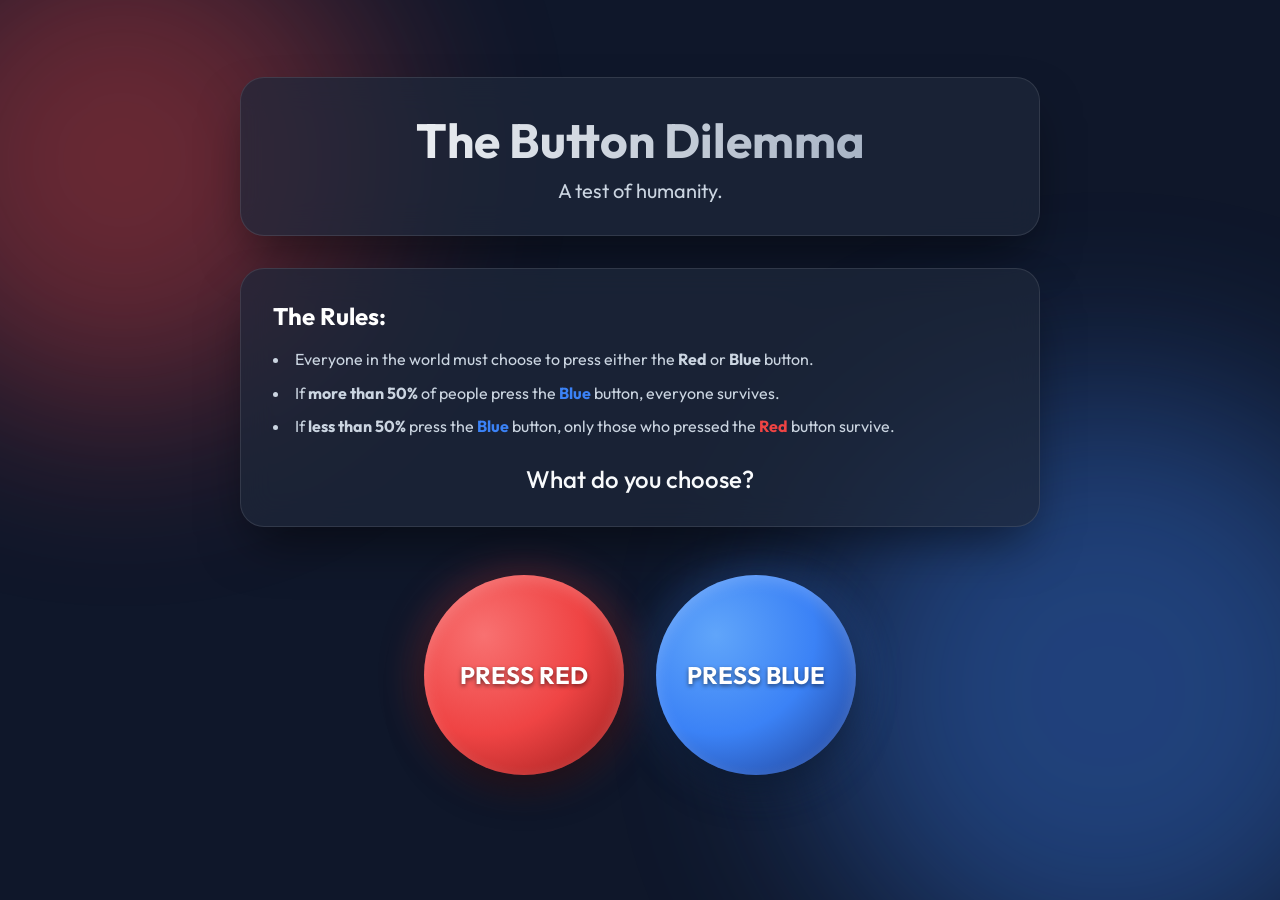
==== index.html @ 64dcc6bf "Initial commit for The Button" ====
<!DOCTYPE html>
<html lang="en">
<head>
    <meta charset="UTF-8">
    <meta name="viewport" content="width=device-width, initial-scale=1.0">
    <title>The Button Dilemma</title>
    <meta name="description" content="The Red vs Blue Button Dilemma. Will you survive?">
    <link rel="preconnect" href="https://fonts.googleapis.com">
    <link rel="preconnect" href="https://fonts.gstatic.com" crossorigin>
    <link href="https://fonts.googleapis.com/css2?family=Outfit:wght@300;500;700&display=swap" rel="stylesheet">
    <link rel="stylesheet" href="style.css">
</head>
<body>
    <div class="background-effects">
        <div class="blob red-blob"></div>
        <div class="blob blue-blob"></div>
    </div>

    <main class="container">
        <header class="glass-panel text-center">
            <h1>The Button Dilemma</h1>
            <p class="subtitle">A test of humanity.</p>
        </header>

        <section class="rules glass-panel">
            <h2>The Rules:</h2>
            <ul>
                <li>Everyone in the world must choose to press either the <strong>Red</strong> or <strong>Blue</strong> button.</li>
                <li>If <strong>more than 50%</strong> of people press the <strong class="text-blue">Blue</strong> button, everyone survives.</li>
                <li>If <strong>less than 50%</strong> press the <strong class="text-blue">Blue</strong> button, only those who pressed the <strong class="text-red">Red</strong> button survive.</li>
            </ul>
            <p class="question">What do you choose?</p>
        </section>

        <section class="button-container">
            <button id="red-btn" class="dilemma-btn red-btn">
                <span class="btn-text">Press Red</span>
                <span class="btn-glow"></span>
            </button>
            <button id="blue-btn" class="dilemma-btn blue-btn">
                <span class="btn-text">Press Blue</span>
                <span class="btn-glow"></span>
            </button>
        </section>

        <section id="results-panel" class="results glass-panel hidden">
            <h2>Live Results</h2>
            <div class="stats-container">
                <div class="stat-box">
                    <h3 class="text-red">Red</h3>
                    <p id="red-count" class="count">Loading...</p>
                    <p id="red-percent" class="percent">--%</p>
                </div>
                <div class="stat-box">
                    <h3 class="text-blue">Blue</h3>
                    <p id="blue-count" class="count">Loading...</p>
                    <p id="blue-percent" class="percent">--%</p>
                </div>
            </div>
            
            <div class="progress-bar-container">
                <div id="red-progress" class="progress red-progress" style="width: 50%;"></div>
                <div id="blue-progress" class="progress blue-progress" style="width: 50%;"></div>
                <div class="marker-50"></div>
            </div>
            <p id="status-message" class="status-message">Calculating fate...</p>
            <p class="refresh-note">Results update live.</p>
        </section>
    </main>

    <script src="script.js"></script>
</body>
</html>
---- style.css ----
:root {
    --bg-dark: #0f172a;
    --red-main: #ef4444;
    --red-glow: rgba(239, 68, 68, 0.6);
    --blue-main: #3b82f6;
    --blue-glow: rgba(59, 130, 246, 0.6);
    --text-main: #f8fafc;
    --text-muted: #cbd5e1;
    --glass-bg: rgba(30, 41, 59, 0.7);
    --glass-border: rgba(255, 255, 255, 0.1);
}

* {
    box-sizing: border-box;
    margin: 0;
    padding: 0;
}

body {
    font-family: 'Outfit', sans-serif;
    background-color: var(--bg-dark);
    color: var(--text-main);
    min-height: 100vh;
    display: flex;
    justify-content: center;
    align-items: center;
    position: relative;
    overflow-x: hidden;
    padding: 2rem 1rem;
}

/* Dynamic Background Orbs */
.background-effects {
    position: fixed;
    top: 0;
    left: 0;
    width: 100vw;
    height: 100vh;
    z-index: -1;
    overflow: hidden;
}

.blob {
    position: absolute;
    border-radius: 50%;
    filter: blur(100px);
    opacity: 0.4;
    animation: float 20s infinite alternate ease-in-out;
}

.red-blob {
    width: 500px;
    height: 500px;
    background: var(--red-main);
    top: -10%;
    left: -10%;
}

.blue-blob {
    width: 600px;
    height: 600px;
    background: var(--blue-main);
    bottom: -10%;
    right: -10%;
    animation-delay: -10s;
}

@keyframes float {
    0% { transform: translate(0, 0) scale(1); }
    100% { transform: translate(100px, 100px) scale(1.2); }
}

/* Glassmorphism Utilities */
.glass-panel {
    background: var(--glass-bg);
    backdrop-filter: blur(16px);
    -webkit-backdrop-filter: blur(16px);
    border: 1px solid var(--glass-border);
    border-radius: 24px;
    padding: 2rem;
    box-shadow: 0 25px 50px -12px rgba(0, 0, 0, 0.5);
    margin-bottom: 2rem;
}

.container {
    max-width: 800px;
    width: 100%;
    z-index: 1;
}

/* Typography */
.text-center { text-align: center; }
.text-red { color: var(--red-main); }
.text-blue { color: var(--blue-main); }

h1 {
    font-size: 3rem;
    font-weight: 700;
    margin-bottom: 0.5rem;
    background: linear-gradient(to right, #fff, #94a3b8);
    -webkit-background-clip: text;
    -webkit-text-fill-color: transparent;
}

.subtitle {
    font-size: 1.25rem;
    color: var(--text-muted);
}

/* Rules Section */
.rules h2 {
    font-size: 1.5rem;
    margin-bottom: 1rem;
    color: #fff;
}

.rules ul {
    list-style-position: inside;
    margin-bottom: 1.5rem;
    line-height: 1.6;
    color: var(--text-muted);
}

.rules li {
    margin-bottom: 0.5rem;
}

.question {
    font-size: 1.5rem;
    font-weight: 500;
    text-align: center;
    margin-top: 1rem;
}

/* Buttons */
.button-container {
    display: flex;
    justify-content: center;
    gap: 2rem;
    margin: 3rem 0;
    flex-wrap: wrap;
}

.dilemma-btn {
    position: relative;
    border: none;
    outline: none;
    cursor: pointer;
    width: 200px;
    height: 200px;
    border-radius: 50%;
    font-family: 'Outfit', sans-serif;
    font-size: 1.5rem;
    font-weight: 700;
    color: white;
    text-transform: uppercase;
    transition: all 0.3s cubic-bezier(0.25, 0.8, 0.25, 1);
    display: flex;
    justify-content: center;
    align-items: center;
    box-shadow: inset 0px 5px 15px rgba(255,255,255,0.2), 0 15px 35px rgba(0,0,0,0.5);
}

.dilemma-btn::before {
    content: '';
    position: absolute;
    inset: -5px;
    border-radius: 50%;
    z-index: -1;
    transition: opacity 0.3s ease;
    opacity: 0.5;
}

.dilemma-btn:hover {
    transform: translateY(-10px) scale(1.05);
}

.dilemma-btn:active {
    transform: translateY(5px) scale(0.95);
    box-shadow: inset 0px 10px 25px rgba(0,0,0,0.6), 0 5px 15px rgba(0,0,0,0.5);
}

.dilemma-btn:disabled {
    cursor: not-allowed;
    filter: grayscale(0.8) opacity(0.5);
    transform: none;
}

.red-btn {
    background: radial-gradient(circle at 30% 30%, #f87171, var(--red-main), #991b1b);
}
.red-btn::before {
    background: var(--red-glow);
    filter: blur(20px);
}
.red-btn:hover::before { opacity: 1; filter: blur(30px); }

.blue-btn {
    background: radial-gradient(circle at 30% 30%, #60a5fa, var(--blue-main), #1e3a8a);
}
.blue-btn::before {
    background: var(--blue-glow);
    filter: blur(20px);
}
.blue-btn:hover::before { opacity: 1; filter: blur(30px); }

.btn-text {
    z-index: 2;
    text-shadow: 0 2px 4px rgba(0,0,0,0.5);
}

/* Results Panel */
.hidden {
    display: none !important;
}

.results {
    animation: fadeIn 1s ease forwards;
}

@keyframes fadeIn {
    from { opacity: 0; transform: translateY(20px); }
    to { opacity: 1; transform: translateY(0); }
}

.results h2 {
    text-align: center;
    font-size: 2rem;
    margin-bottom: 2rem;
}

.stats-container {
    display: flex;
    justify-content: space-around;
    margin-bottom: 2rem;
    text-align: center;
}

.stat-box h3 {
    font-size: 1.5rem;
    margin-bottom: 0.5rem;
    text-transform: uppercase;
    letter-spacing: 2px;
}

.count {
    font-size: 2.5rem;
    font-weight: 700;
    color: white;
}

.percent {
    font-size: 1.25rem;
    color: var(--text-muted);
}

/* Progress Bar */
.progress-bar-container {
    width: 100%;
    height: 30px;
    background: rgba(0,0,0,0.3);
    border-radius: 15px;
    overflow: hidden;
    display: flex;
    position: relative;
    margin-bottom: 1.5rem;
    border: 1px solid var(--glass-border);
}

.progress {
    height: 100%;
    transition: width 1s cubic-bezier(0.25, 0.8, 0.25, 1);
}

.red-progress {
    background: linear-gradient(90deg, #991b1b, var(--red-main));
    box-shadow: inset -5px 0 10px rgba(0,0,0,0.2);
}

.blue-progress {
    background: linear-gradient(90deg, var(--blue-main), #1e3a8a);
    box-shadow: inset 5px 0 10px rgba(0,0,0,0.2);
}

.marker-50 {
    position: absolute;
    left: 50%;
    top: -5px;
    bottom: -5px;
    width: 4px;
    background: white;
    z-index: 10;
    box-shadow: 0 0 10px rgba(255,255,255,0.8);
    transform: translateX(-50%);
}

.status-message {
    text-align: center;
    font-size: 1.25rem;
    font-weight: 500;
    margin-top: 1rem;
    min-height: 2em;
}

.survive {
    color: #4ade80; /* green-400 */
    text-shadow: 0 0 10px rgba(74, 222, 128, 0.5);
}

.die {
    color: #f87171; /* red-400 */
    text-shadow: 0 0 10px rgba(248, 113, 113, 0.5);
}

.refresh-note {
    text-align: center;
    font-size: 0.875rem;
    color: var(--text-muted);
    margin-top: 1rem;
    opacity: 0.7;
}

@media (max-width: 600px) {
    h1 { font-size: 2.25rem; }
    .button-container { flex-direction: column; align-items: center; gap: 1.5rem; }
    .dilemma-btn { width: 150px; height: 150px; font-size: 1.25rem; }
    .count { font-size: 2rem; }
}
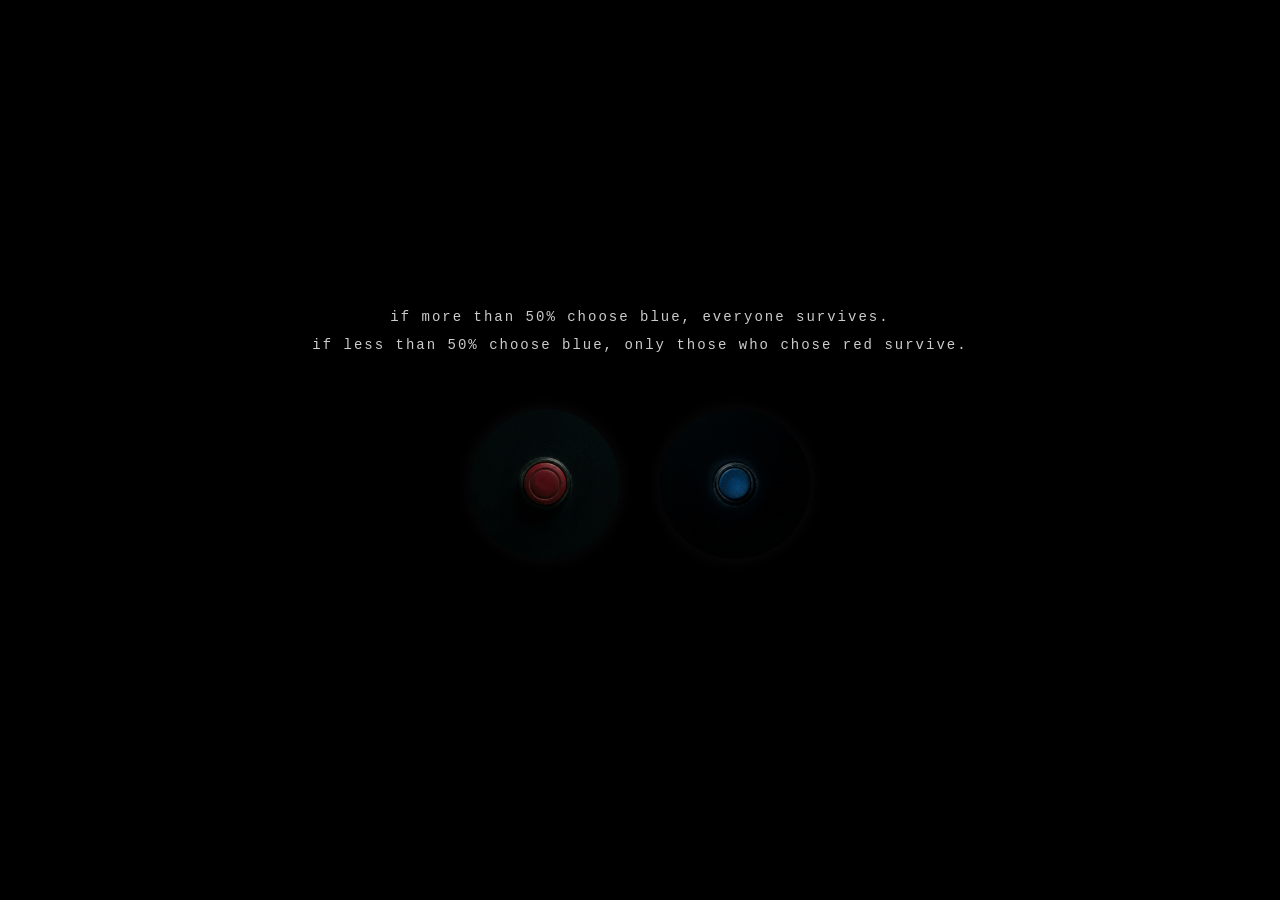
==== commit 90c29f0c: "Make it extremely simple and eerie" ====
--- a/index.html
+++ b/index.html
@@ -3,69 +3,26 @@
 <head>
     <meta charset="UTF-8">
     <meta name="viewport" content="width=device-width, initial-scale=1.0">
-    <title>The Button Dilemma</title>
-    <meta name="description" content="The Red vs Blue Button Dilemma. Will you survive?">
-    <link rel="preconnect" href="https://fonts.googleapis.com">
-    <link rel="preconnect" href="https://fonts.gstatic.com" crossorigin>
-    <link href="https://fonts.googleapis.com/css2?family=Outfit:wght@300;500;700&display=swap" rel="stylesheet">
+    <title>dilemma</title>
     <link rel="stylesheet" href="style.css">
 </head>
 <body>
-    <div class="background-effects">
-        <div class="blob red-blob"></div>
-        <div class="blob blue-blob"></div>
-    </div>
+    <main class="container">
+        <p class="eerie-text">
+            if more than 50% choose blue, everyone survives.<br>
+            if less than 50% choose blue, only those who chose red survive.
+        </p>
 
-    <main class="container">
-        <header class="glass-panel text-center">
-            <h1>The Button Dilemma</h1>
-            <p class="subtitle">A test of humanity.</p>
-        </header>
+        <div class="button-container">
+            <button id="red-btn" class="img-btn"><img src="red.png" alt="red"></button>
+            <button id="blue-btn" class="img-btn"><img src="blue.png" alt="blue"></button>
+        </div>
 
-        <section class="rules glass-panel">
-            <h2>The Rules:</h2>
-            <ul>
-                <li>Everyone in the world must choose to press either the <strong>Red</strong> or <strong>Blue</strong> button.</li>
-                <li>If <strong>more than 50%</strong> of people press the <strong class="text-blue">Blue</strong> button, everyone survives.</li>
-                <li>If <strong>less than 50%</strong> press the <strong class="text-blue">Blue</strong> button, only those who pressed the <strong class="text-red">Red</strong> button survive.</li>
-            </ul>
-            <p class="question">What do you choose?</p>
-        </section>
-
-        <section class="button-container">
-            <button id="red-btn" class="dilemma-btn red-btn">
-                <span class="btn-text">Press Red</span>
-                <span class="btn-glow"></span>
-            </button>
-            <button id="blue-btn" class="dilemma-btn blue-btn">
-                <span class="btn-text">Press Blue</span>
-                <span class="btn-glow"></span>
-            </button>
-        </section>
-
-        <section id="results-panel" class="results glass-panel hidden">
-            <h2>Live Results</h2>
-            <div class="stats-container">
-                <div class="stat-box">
-                    <h3 class="text-red">Red</h3>
-                    <p id="red-count" class="count">Loading...</p>
-                    <p id="red-percent" class="percent">--%</p>
-                </div>
-                <div class="stat-box">
-                    <h3 class="text-blue">Blue</h3>
-                    <p id="blue-count" class="count">Loading...</p>
-                    <p id="blue-percent" class="percent">--%</p>
-                </div>
-            </div>
-            
-            <div class="progress-bar-container">
-                <div id="red-progress" class="progress red-progress" style="width: 50%;"></div>
-                <div id="blue-progress" class="progress blue-progress" style="width: 50%;"></div>
-                <div class="marker-50"></div>
-            </div>
-            <p id="status-message" class="status-message">Calculating fate...</p>
-            <p class="refresh-note">Results update live.</p>
-        </section>
+        <div id="results-panel" class="results hidden">
+            <p>red: <span id="red-count">0</span> (<span id="red-percent">0%</span>)</p>
+            <p>blue: <span id="blue-count">0</span> (<span id="blue-percent">0%</span>)</p>
+            <p id="status-message" class="status-message"></p>
+        </div>
     </main>
 
     <script src="script.js"></script>
--- a/style.css
+++ b/style.css
@@ -1,328 +1,69 @@
-:root {
-    --bg-dark: #0f172a;
-    --red-main: #ef4444;
-    --red-glow: rgba(239, 68, 68, 0.6);
-    --blue-main: #3b82f6;
-    --blue-glow: rgba(59, 130, 246, 0.6);
-    --text-main: #f8fafc;
-    --text-muted: #cbd5e1;
-    --glass-bg: rgba(30, 41, 59, 0.7);
-    --glass-border: rgba(255, 255, 255, 0.1);
-}
-
-* {
-    box-sizing: border-box;
-    margin: 0;
-    padding: 0;
-}
-
 body {
-    font-family: 'Outfit', sans-serif;
-    background-color: var(--bg-dark);
-    color: var(--text-main);
-    min-height: 100vh;
+    background-color: #000;
+    color: #fff;
+    font-family: 'Courier New', Courier, monospace;
     display: flex;
     justify-content: center;
     align-items: center;
-    position: relative;
-    overflow-x: hidden;
-    padding: 2rem 1rem;
+    height: 100vh;
+    margin: 0;
+    text-align: center;
 }
 
-/* Dynamic Background Orbs */
-.background-effects {
-    position: fixed;
-    top: 0;
-    left: 0;
-    width: 100vw;
-    height: 100vh;
-    z-index: -1;
-    overflow: hidden;
+.eerie-text {
+    font-size: 14px;
+    letter-spacing: 2px;
+    margin-bottom: 50px;
+    line-height: 2;
+    opacity: 0.8;
 }
 
-.blob {
-    position: absolute;
-    border-radius: 50%;
-    filter: blur(100px);
-    opacity: 0.4;
-    animation: float 20s infinite alternate ease-in-out;
-}
-
-.red-blob {
-    width: 500px;
-    height: 500px;
-    background: var(--red-main);
-    top: -10%;
-    left: -10%;
-}
-
-.blue-blob {
-    width: 600px;
-    height: 600px;
-    background: var(--blue-main);
-    bottom: -10%;
-    right: -10%;
-    animation-delay: -10s;
-}
-
-@keyframes float {
-    0% { transform: translate(0, 0) scale(1); }
-    100% { transform: translate(100px, 100px) scale(1.2); }
-}
-
-/* Glassmorphism Utilities */
-.glass-panel {
-    background: var(--glass-bg);
-    backdrop-filter: blur(16px);
-    -webkit-backdrop-filter: blur(16px);
-    border: 1px solid var(--glass-border);
-    border-radius: 24px;
-    padding: 2rem;
-    box-shadow: 0 25px 50px -12px rgba(0, 0, 0, 0.5);
-    margin-bottom: 2rem;
-}
-
-.container {
-    max-width: 800px;
-    width: 100%;
-    z-index: 1;
-}
-
-/* Typography */
-.text-center { text-align: center; }
-.text-red { color: var(--red-main); }
-.text-blue { color: var(--blue-main); }
-
-h1 {
-    font-size: 3rem;
-    font-weight: 700;
-    margin-bottom: 0.5rem;
-    background: linear-gradient(to right, #fff, #94a3b8);
-    -webkit-background-clip: text;
-    -webkit-text-fill-color: transparent;
-}
-
-.subtitle {
-    font-size: 1.25rem;
-    color: var(--text-muted);
-}
-
-/* Rules Section */
-.rules h2 {
-    font-size: 1.5rem;
-    margin-bottom: 1rem;
-    color: #fff;
-}
-
-.rules ul {
-    list-style-position: inside;
-    margin-bottom: 1.5rem;
-    line-height: 1.6;
-    color: var(--text-muted);
-}
-
-.rules li {
-    margin-bottom: 0.5rem;
-}
-
-.question {
-    font-size: 1.5rem;
-    font-weight: 500;
-    text-align: center;
-    margin-top: 1rem;
-}
-
-/* Buttons */
 .button-container {
     display: flex;
     justify-content: center;
-    gap: 2rem;
-    margin: 3rem 0;
-    flex-wrap: wrap;
+    gap: 40px;
+    margin-bottom: 50px;
 }
 
-.dilemma-btn {
-    position: relative;
+.img-btn {
+    background: none;
     border: none;
+    padding: 0;
+    cursor: pointer;
+    transition: transform 0.2s, opacity 0.2s;
     outline: none;
-    cursor: pointer;
-    width: 200px;
-    height: 200px;
-    border-radius: 50%;
-    font-family: 'Outfit', sans-serif;
-    font-size: 1.5rem;
-    font-weight: 700;
-    color: white;
-    text-transform: uppercase;
-    transition: all 0.3s cubic-bezier(0.25, 0.8, 0.25, 1);
-    display: flex;
-    justify-content: center;
-    align-items: center;
-    box-shadow: inset 0px 5px 15px rgba(255,255,255,0.2), 0 15px 35px rgba(0,0,0,0.5);
 }
 
-.dilemma-btn::before {
-    content: '';
-    position: absolute;
-    inset: -5px;
+.img-btn img {
+    width: 150px;
+    height: 150px;
     border-radius: 50%;
-    z-index: -1;
-    transition: opacity 0.3s ease;
-    opacity: 0.5;
+    opacity: 0.8;
+    filter: drop-shadow(0 0 10px rgba(255,255,255,0.05));
 }
 
-.dilemma-btn:hover {
-    transform: translateY(-10px) scale(1.05);
+.img-btn:hover {
+    transform: scale(0.98);
+    opacity: 1;
 }
 
-.dilemma-btn:active {
-    transform: translateY(5px) scale(0.95);
-    box-shadow: inset 0px 10px 25px rgba(0,0,0,0.6), 0 5px 15px rgba(0,0,0,0.5);
-}
-
-.dilemma-btn:disabled {
+.img-btn:disabled {
     cursor: not-allowed;
-    filter: grayscale(0.8) opacity(0.5);
-    transform: none;
-}
-
-.red-btn {
-    background: radial-gradient(circle at 30% 30%, #f87171, var(--red-main), #991b1b);
-}
-.red-btn::before {
-    background: var(--red-glow);
-    filter: blur(20px);
-}
-.red-btn:hover::before { opacity: 1; filter: blur(30px); }
-
-.blue-btn {
-    background: radial-gradient(circle at 30% 30%, #60a5fa, var(--blue-main), #1e3a8a);
-}
-.blue-btn::before {
-    background: var(--blue-glow);
-    filter: blur(20px);
-}
-.blue-btn:hover::before { opacity: 1; filter: blur(30px); }
-
-.btn-text {
-    z-index: 2;
-    text-shadow: 0 2px 4px rgba(0,0,0,0.5);
-}
-
-/* Results Panel */
-.hidden {
-    display: none !important;
+    filter: grayscale(1) opacity(0.2);
 }
 
 .results {
-    animation: fadeIn 1s ease forwards;
+    font-size: 14px;
+    letter-spacing: 1px;
+    opacity: 0.8;
 }
 
-@keyframes fadeIn {
-    from { opacity: 0; transform: translateY(20px); }
-    to { opacity: 1; transform: translateY(0); }
-}
-
-.results h2 {
-    text-align: center;
-    font-size: 2rem;
-    margin-bottom: 2rem;
-}
-
-.stats-container {
-    display: flex;
-    justify-content: space-around;
-    margin-bottom: 2rem;
-    text-align: center;
-}
-
-.stat-box h3 {
-    font-size: 1.5rem;
-    margin-bottom: 0.5rem;
-    text-transform: uppercase;
-    letter-spacing: 2px;
-}
-
-.count {
-    font-size: 2.5rem;
-    font-weight: 700;
-    color: white;
-}
-
-.percent {
-    font-size: 1.25rem;
-    color: var(--text-muted);
-}
-
-/* Progress Bar */
-.progress-bar-container {
-    width: 100%;
-    height: 30px;
-    background: rgba(0,0,0,0.3);
-    border-radius: 15px;
-    overflow: hidden;
-    display: flex;
-    position: relative;
-    margin-bottom: 1.5rem;
-    border: 1px solid var(--glass-border);
-}
-
-.progress {
-    height: 100%;
-    transition: width 1s cubic-bezier(0.25, 0.8, 0.25, 1);
-}
-
-.red-progress {
-    background: linear-gradient(90deg, #991b1b, var(--red-main));
-    box-shadow: inset -5px 0 10px rgba(0,0,0,0.2);
-}
-
-.blue-progress {
-    background: linear-gradient(90deg, var(--blue-main), #1e3a8a);
-    box-shadow: inset 5px 0 10px rgba(0,0,0,0.2);
-}
-
-.marker-50 {
-    position: absolute;
-    left: 50%;
-    top: -5px;
-    bottom: -5px;
-    width: 4px;
-    background: white;
-    z-index: 10;
-    box-shadow: 0 0 10px rgba(255,255,255,0.8);
-    transform: translateX(-50%);
+.hidden {
+    display: none;
 }
 
 .status-message {
-    text-align: center;
-    font-size: 1.25rem;
-    font-weight: 500;
-    margin-top: 1rem;
-    min-height: 2em;
+    margin-top: 30px;
+    font-size: 12px;
+    opacity: 0.5;
 }
-
-.survive {
-    color: #4ade80; /* green-400 */
-    text-shadow: 0 0 10px rgba(74, 222, 128, 0.5);
-}
-
-.die {
-    color: #f87171; /* red-400 */
-    text-shadow: 0 0 10px rgba(248, 113, 113, 0.5);
-}
-
-.refresh-note {
-    text-align: center;
-    font-size: 0.875rem;
-    color: var(--text-muted);
-    margin-top: 1rem;
-    opacity: 0.7;
-}
-
-@media (max-width: 600px) {
-    h1 { font-size: 2.25rem; }
-    .button-container { flex-direction: column; align-items: center; gap: 1.5rem; }
-    .dilemma-btn { width: 150px; height: 150px; font-size: 1.25rem; }
-    .count { font-size: 2rem; }
-}
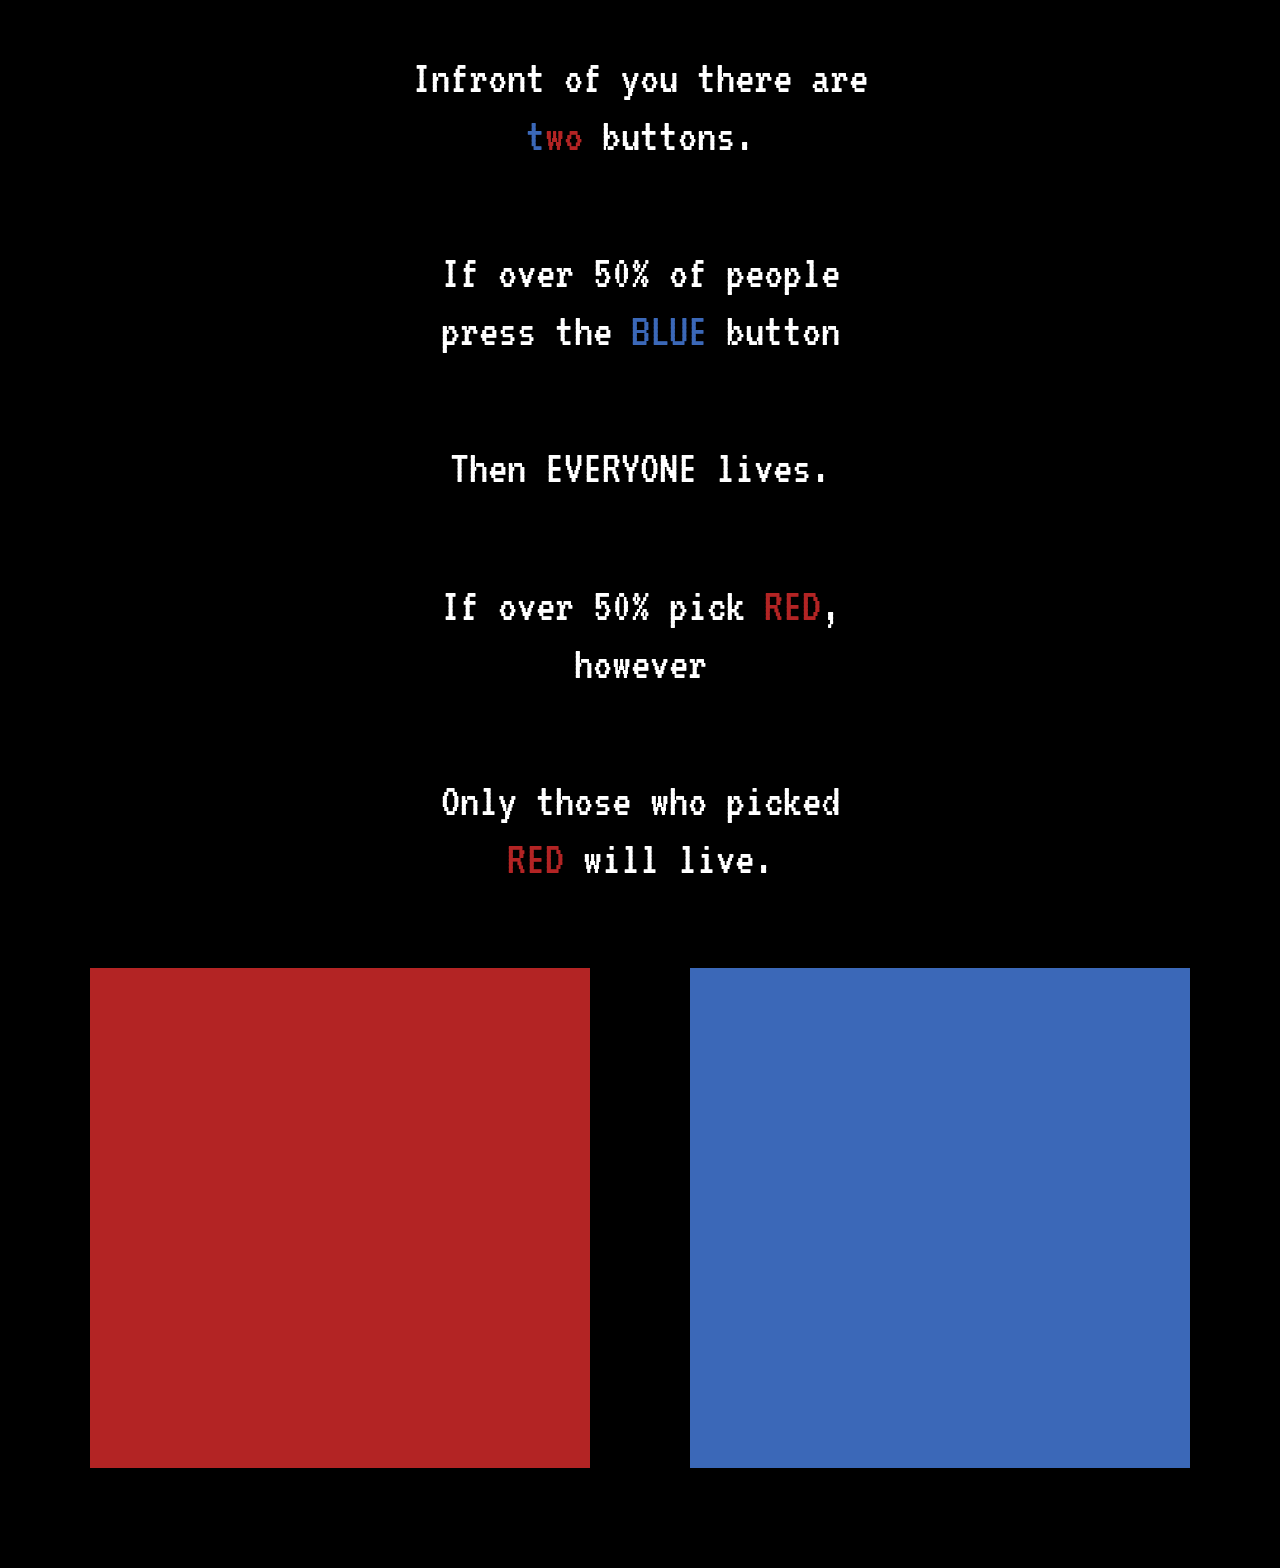
==== commit 59b4bdbf: "Update layout to exact VCR OSD Mono concept with 500x500 buttons" ====
--- a/index.html
+++ b/index.html
@@ -4,18 +4,39 @@
     <meta charset="UTF-8">
     <meta name="viewport" content="width=device-width, initial-scale=1.0">
     <title>dilemma</title>
+    <link href="https://fonts.googleapis.com/css2?family=VT323&display=swap" rel="stylesheet">
     <link rel="stylesheet" href="style.css">
 </head>
 <body>
     <main class="container">
-        <p class="eerie-text">
-            if more than 50% choose blue, everyone survives.<br>
-            if less than 50% choose blue, only those who chose red survive.
-        </p>
+        
+        <div class="text-block">
+            Infront of you there are<br>
+            <span class="t-blue">t</span><span class="wo-red">wo</span> buttons.
+        </div>
+
+        <div class="text-block">
+            If over 50% of people<br>
+            press the <span class="text-blue">BLUE</span> button
+        </div>
+
+        <div class="text-block">
+            Then EVERYONE lives.
+        </div>
+
+        <div class="text-block">
+            If over 50% pick <span class="text-red">RED</span>,<br>
+            however
+        </div>
+
+        <div class="text-block">
+            Only those who picked<br>
+            <span class="text-red">RED</span> will live.
+        </div>
 
         <div class="button-container">
-            <button id="red-btn" class="img-btn"><img src="red.png" alt="red"></button>
-            <button id="blue-btn" class="img-btn"><img src="blue.png" alt="blue"></button>
+            <button id="red-btn" class="img-btn"><img src="red.png" alt="red button"></button>
+            <button id="blue-btn" class="img-btn"><img src="blue.png" alt="blue button"></button>
         </div>
 
         <div id="results-panel" class="results hidden">
--- a/style.css
+++ b/style.css
@@ -1,27 +1,45 @@
+@font-face {
+    font-family: 'VCR OSD Mono';
+    src: local('VCR OSD Mono'), local('VCROSDMono');
+}
+
 body {
     background-color: #000;
     color: #fff;
-    font-family: 'Courier New', Courier, monospace;
+    font-family: 'VCR OSD Mono', 'VT323', monospace;
+    font-size: 48px;
     display: flex;
+    flex-direction: column;
+    align-items: center;
     justify-content: center;
-    align-items: center;
-    height: 100vh;
+    min-height: 100vh;
     margin: 0;
+    padding: 50px 0;
     text-align: center;
+    text-rendering: optimizeSpeed;
+    -webkit-font-smoothing: none;
+    line-height: 1.2;
 }
 
-.eerie-text {
-    font-size: 14px;
-    letter-spacing: 2px;
-    margin-bottom: 50px;
-    line-height: 2;
-    opacity: 0.8;
+.container {
+    max-width: 1200px;
+    width: 100%;
 }
+
+.text-block {
+    margin-bottom: 80px;
+}
+
+.t-blue { color: #3b68b8; }
+.wo-red { color: #b32424; }
+.text-blue { color: #3b68b8; }
+.text-red { color: #b32424; }
 
 .button-container {
     display: flex;
     justify-content: center;
-    gap: 40px;
+    gap: 100px;
+    margin-top: 50px;
     margin-bottom: 50px;
 }
 
@@ -30,32 +48,29 @@
     border: none;
     padding: 0;
     cursor: pointer;
-    transition: transform 0.2s, opacity 0.2s;
+    transition: transform 0.1s;
     outline: none;
 }
 
 .img-btn img {
-    width: 150px;
-    height: 150px;
-    border-radius: 50%;
-    opacity: 0.8;
-    filter: drop-shadow(0 0 10px rgba(255,255,255,0.05));
+    width: 500px;
+    height: 500px;
+    display: block;
+    image-rendering: pixelated;
 }
 
 .img-btn:hover {
     transform: scale(0.98);
-    opacity: 1;
 }
 
 .img-btn:disabled {
     cursor: not-allowed;
-    filter: grayscale(1) opacity(0.2);
+    filter: grayscale(1) opacity(0.5);
 }
 
 .results {
-    font-size: 14px;
-    letter-spacing: 1px;
-    opacity: 0.8;
+    font-size: 32px;
+    margin-top: 40px;
 }
 
 .hidden {
@@ -64,6 +79,27 @@
 
 .status-message {
     margin-top: 30px;
-    font-size: 12px;
-    opacity: 0.5;
+    color: #ccc;
 }
+
+@media (max-width: 1200px) {
+    .button-container {
+        flex-direction: column;
+        align-items: center;
+        gap: 50px;
+    }
+    .img-btn img {
+        width: 400px;
+        height: 400px;
+    }
+}
+
+@media (max-width: 600px) {
+    body {
+        font-size: 32px;
+    }
+    .img-btn img {
+        width: 300px;
+        height: 300px;
+    }
+}
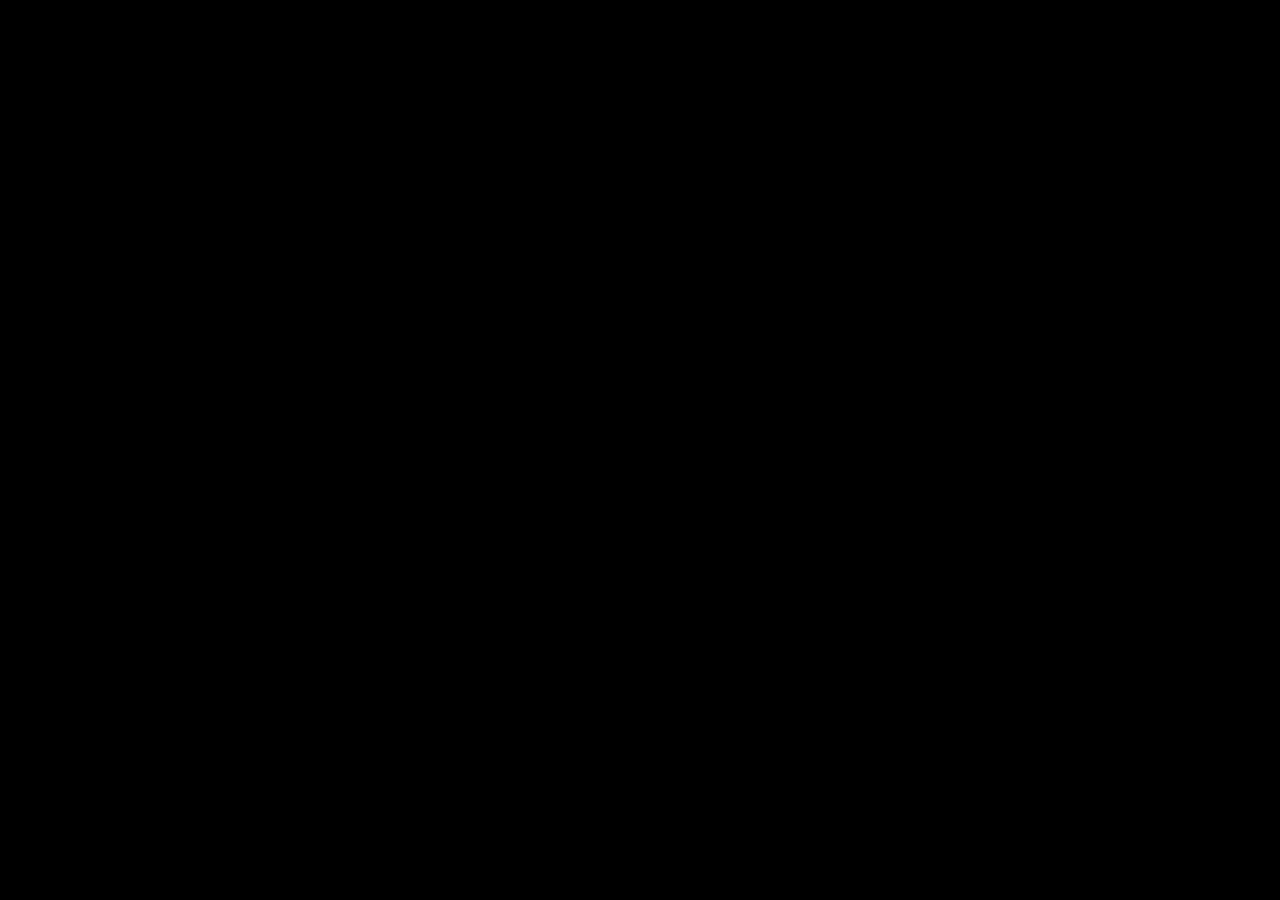
==== commit 6ca90378: "Add cinematic text sequence, choice logic, and ending." ====
--- a/index.html
+++ b/index.html
@@ -4,45 +4,18 @@
     <meta charset="UTF-8">
     <meta name="viewport" content="width=device-width, initial-scale=1.0">
     <title>dilemma</title>
-    <link href="https://fonts.googleapis.com/css2?family=VT323&display=swap" rel="stylesheet">
+    <link href="https://fonts.cdnfonts.com/css/vcr-osd-mono" rel="stylesheet">
     <link rel="stylesheet" href="style.css">
 </head>
 <body>
-    <main class="container">
-        
-        <div class="text-block">
-            Infront of you there are<br>
-            <span class="t-blue">t</span><span class="wo-red">wo</span> buttons.
-        </div>
+    <main id="game-container">
+        <div id="text-display" class="fade-in"></div>
 
-        <div class="text-block">
-            If over 50% of people<br>
-            press the <span class="text-blue">BLUE</span> button
-        </div>
-
-        <div class="text-block">
-            Then EVERYONE lives.
-        </div>
-
-        <div class="text-block">
-            If over 50% pick <span class="text-red">RED</span>,<br>
-            however
-        </div>
-
-        <div class="text-block">
-            Only those who picked<br>
-            <span class="text-red">RED</span> will live.
-        </div>
-
-        <div class="button-container">
-            <button id="red-btn" class="img-btn"><img src="red.png" alt="red button"></button>
-            <button id="blue-btn" class="img-btn"><img src="blue.png" alt="blue button"></button>
-        </div>
-
-        <div id="results-panel" class="results hidden">
-            <p>red: <span id="red-count">0</span> (<span id="red-percent">0%</span>)</p>
-            <p>blue: <span id="blue-count">0</span> (<span id="blue-percent">0%</span>)</p>
-            <p id="status-message" class="status-message"></p>
+        <div id="choice-container" class="hidden">
+            <div class="button-container">
+                <button id="red-btn" class="img-btn"><img src="red.png" alt="red button"></button>
+                <button id="blue-btn" class="img-btn"><img src="blue.png" alt="blue button"></button>
+            </div>
         </div>
     </main>
 
--- a/style.css
+++ b/style.css
@@ -1,12 +1,7 @@
-@font-face {
-    font-family: 'VCR OSD Mono';
-    src: local('VCR OSD Mono'), local('VCROSDMono');
-}
-
 body {
     background-color: #000;
     color: #fff;
-    font-family: 'VCR OSD Mono', 'VT323', monospace;
+    font-family: 'VCR OSD Mono', monospace;
     font-size: 48px;
     display: flex;
     flex-direction: column;
@@ -14,20 +9,31 @@
     justify-content: center;
     min-height: 100vh;
     margin: 0;
-    padding: 50px 0;
+    padding: 0;
     text-align: center;
     text-rendering: optimizeSpeed;
     -webkit-font-smoothing: none;
     line-height: 1.2;
+    overflow: hidden;
 }
 
-.container {
+#game-container {
+    width: 100%;
     max-width: 1200px;
-    width: 100%;
+    display: flex;
+    flex-direction: column;
+    align-items: center;
+    justify-content: center;
 }
 
-.text-block {
-    margin-bottom: 80px;
+#text-display {
+    min-height: 120px;
+    transition: opacity 0.5s ease-in-out;
+    opacity: 1;
+}
+
+#text-display.fade-out {
+    opacity: 0;
 }
 
 .t-blue { color: #3b68b8; }
@@ -35,12 +41,15 @@
 .text-blue { color: #3b68b8; }
 .text-red { color: #b32424; }
 
+#choice-container {
+    margin-top: 50px;
+    animation: fadeIn 1s forwards;
+}
+
 .button-container {
     display: flex;
     justify-content: center;
     gap: 100px;
-    margin-top: 50px;
-    margin-bottom: 50px;
 }
 
 .img-btn {
@@ -68,18 +77,13 @@
     filter: grayscale(1) opacity(0.5);
 }
 
-.results {
-    font-size: 32px;
-    margin-top: 40px;
+.hidden {
+    display: none !important;
 }
 
-.hidden {
-    display: none;
-}
-
-.status-message {
-    margin-top: 30px;
-    color: #ccc;
+@keyframes fadeIn {
+    from { opacity: 0; }
+    to { opacity: 1; }
 }
 
 @media (max-width: 1200px) {
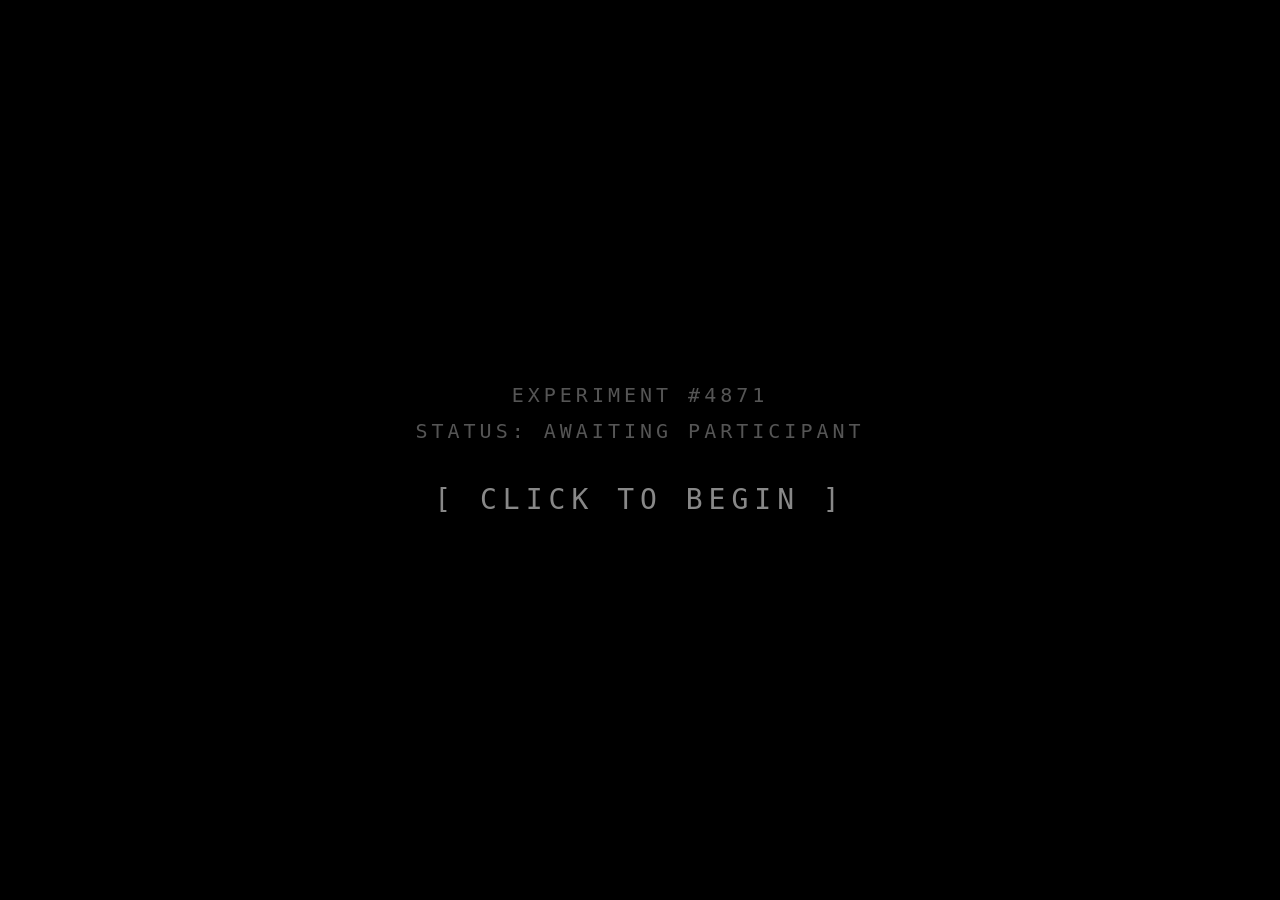
==== commit 667fb89b: "Refine final sequence, fix audio issues, and update moral assessment logic" ====
--- a/index.html
+++ b/index.html
@@ -4,12 +4,40 @@
     <meta charset="UTF-8">
     <meta name="viewport" content="width=device-width, initial-scale=1.0">
     <title>dilemma</title>
+    <meta name="description" content="You are one of 1,000 participants. The rules are simple. Choose wisely.">
+    <meta name="theme-color" content="#000000">
+    <meta property="og:title" content="dilemma">
+    <meta property="og:description" content="You are one of 1,000 participants. The rules are simple. Choose wisely.">
+    <meta property="og:type" content="website">
+    <meta name="robots" content="noindex">
+    <link rel="icon" href="data:image/svg+xml,<svg xmlns=%22http://www.w3.org/2000/svg%22 viewBox=%220 0 100 100%22><text y=%22.9em%22 font-size=%2290%22>⚫</text></svg>">
     <link href="https://fonts.cdnfonts.com/css/vcr-osd-mono" rel="stylesheet">
     <link rel="stylesheet" href="style.css">
 </head>
 <body>
+    <!-- CRT static noise canvas -->
+    <canvas id="static-canvas"></canvas>
+
+    <!-- Floating particles -->
+    <div id="particles"></div>
+
+    <!-- Hover summary overlay -->
+    <div id="hover-summary"></div>
+
+    <!-- Glitch tear overlay -->
+    <div id="glitch-tear"></div>
+
+    <!-- Entry gate -->
+    <div id="entry-gate">
+        <div class="entry-text">
+            <div class="entry-line dim">EXPERIMENT #4871</div>
+            <div class="entry-line dim">STATUS: AWAITING PARTICIPANT</div>
+            <div class="entry-prompt blink">[ CLICK TO BEGIN ]</div>
+        </div>
+    </div>
+
     <main id="game-container">
-        <div id="text-display" class="fade-in"></div>
+        <div id="text-display" class="fade-in"><span class="cursor">█</span></div>
 
         <div id="choice-container" class="hidden">
             <div class="button-container">
@@ -19,6 +47,15 @@
         </div>
     </main>
 
+    <!-- Game Over Screen -->
+    <div id="game-over" class="hidden">
+        <div class="game-over-text">
+            <div id="game-over-line1"></div>
+            <div id="game-over-line2"></div>
+        </div>
+    </div>
+
+    <script src="audio_data.js"></script>
     <script src="script.js"></script>
 </body>
 </html>
--- a/style.css
+++ b/style.css
@@ -1,8 +1,33 @@
+@font-face {
+    font-family: 'VCR OSD Mono';
+    font-style: normal;
+    font-weight: 400;
+    src: local('VCR OSD Mono'), url('https://fonts.cdnfonts.com/s/14798/VCR_OSD_MONO_1.001[1].woff') format('woff');
+}
+
+/* ===========================
+   Custom Cursor
+   =========================== */
+
 body {
+    cursor: crosshair;
+}
+
+button, .img-btn {
+    cursor: crosshair;
+}
+
+/* ===========================
+   Root & Body
+   =========================== */
+
+body {
+    --pulse-color: #050000;
+    --static-opacity: 0;
     background-color: #000;
-    color: #fff;
-    font-family: 'VCR OSD Mono', monospace;
-    font-size: 48px;
+    color: #e0e0e0;
+    font-family: 'VCR OSD Mono', 'VT323', monospace;
+    font-size: 64px;
     display: flex;
     flex-direction: column;
     align-items: center;
@@ -15,7 +40,246 @@
     -webkit-font-smoothing: none;
     line-height: 1.2;
     overflow: hidden;
-}
+    animation: backgroundPulse 10s infinite ease-in-out;
+}
+
+@keyframes backgroundPulse {
+    0%, 100% {
+        background-color: #000;
+    }
+    50% {
+        background-color: var(--pulse-color);
+    }
+}
+
+/* ===========================
+   CRT Scanline Overlay
+   =========================== */
+
+body::after {
+    content: " ";
+    display: block;
+    position: fixed;
+    top: 0;
+    left: 0;
+    bottom: 0;
+    right: 0;
+    background:
+        linear-gradient(rgba(18, 16, 16, 0) 50%, rgba(0, 0, 0, 0.25) 50%),
+        linear-gradient(90deg, rgba(255, 0, 0, 0.06), rgba(0, 255, 0, 0.02), rgba(0, 0, 255, 0.06));
+    z-index: 100;
+    background-size: 100% 2px, 3px 100%;
+    pointer-events: none;
+    animation: scanlineShift 0.1s infinite;
+}
+
+@keyframes scanlineShift {
+    0% { background-position: 0 0, 0 0; }
+    100% { background-position: 0 1px, 0 0; }
+}
+
+/* ===========================
+   CRT Vignette
+   =========================== */
+
+body::before {
+    content: " ";
+    display: block;
+    position: fixed;
+    top: 0;
+    left: 0;
+    bottom: 0;
+    right: 0;
+    background: radial-gradient(circle, rgba(0, 0, 0, 0) 50%, rgba(0, 0, 0, 0.7) 100%);
+    z-index: 101;
+    pointer-events: none;
+}
+
+/* ===========================
+   Static Noise Canvas
+   =========================== */
+
+#static-canvas {
+    position: fixed;
+    top: 0;
+    left: 0;
+    width: 100vw;
+    height: 100vh;
+    z-index: 99;
+    pointer-events: none;
+    opacity: var(--static-opacity);
+    mix-blend-mode: overlay;
+}
+
+/* ===========================
+   Floating Particles
+   =========================== */
+
+#particles {
+    position: fixed;
+    top: 0;
+    left: 0;
+    width: 100vw;
+    height: 100vh;
+    z-index: 5;
+    pointer-events: none;
+    overflow: hidden;
+}
+
+.particle {
+    position: absolute;
+    width: 2px;
+    height: 2px;
+    background: rgba(255, 255, 255, 0.15);
+    border-radius: 50%;
+    animation: particleDrift linear infinite;
+}
+
+@keyframes particleDrift {
+    0% {
+        transform: translateY(100vh) translateX(0);
+        opacity: 0;
+    }
+    10% {
+        opacity: 1;
+    }
+    90% {
+        opacity: 1;
+    }
+    100% {
+        transform: translateY(-10vh) translateX(30px);
+        opacity: 0;
+    }
+}
+
+/* ===========================
+   Hover Summary
+   =========================== */
+
+#hover-summary {
+    position: fixed;
+    top: 40px;
+    left: 50%;
+    transform: translateX(-50%);
+    z-index: 200;
+    font-size: 24px;
+    letter-spacing: 4px;
+    pointer-events: none;
+    opacity: 0;
+    transition: opacity 0.3s;
+    text-transform: uppercase;
+}
+
+#hover-summary.visible {
+    opacity: 1;
+}
+
+/* ===========================
+   Glitch Tear
+   =========================== */
+
+#glitch-tear {
+    position: fixed;
+    left: 0;
+    width: 100vw;
+    height: 0;
+    z-index: 150;
+    pointer-events: none;
+    background: linear-gradient(
+        90deg,
+        transparent 0%,
+        rgba(255, 0, 255, 0.15) 20%,
+        rgba(0, 255, 255, 0.1) 40%,
+        transparent 60%,
+        rgba(255, 0, 0, 0.1) 80%,
+        transparent 100%
+    );
+    mix-blend-mode: screen;
+    opacity: 0;
+}
+
+#glitch-tear.active {
+    height: 4px;
+    opacity: 1;
+    animation: tearSweep 0.15s linear;
+}
+
+@keyframes tearSweep {
+    0% { top: 0; }
+    100% { top: 100vh; }
+}
+
+/* ===========================
+   Entry Gate
+   =========================== */
+
+#entry-gate {
+    position: fixed;
+    top: 0;
+    left: 0;
+    width: 100vw;
+    height: 100vh;
+    z-index: 500;
+    background: #000;
+    display: flex;
+    align-items: center;
+    justify-content: center;
+    cursor: crosshair;
+    transition: opacity 1s ease-out;
+}
+
+#entry-gate.dismissed {
+    opacity: 0;
+    pointer-events: none;
+}
+
+.entry-text {
+    text-align: center;
+}
+
+.entry-line {
+    font-size: 20px;
+    letter-spacing: 4px;
+    text-transform: uppercase;
+    margin-bottom: 12px;
+    color: #555;
+}
+
+.entry-line.dim {
+    opacity: 0;
+    animation: entryFadeIn 2s forwards;
+}
+
+.entry-line.dim:nth-child(2) {
+    animation-delay: 1.5s;
+}
+
+.entry-prompt {
+    font-size: 28px;
+    margin-top: 40px;
+    color: #888;
+    letter-spacing: 6px;
+    opacity: 0;
+    animation: entryFadeIn 1s 3.5s forwards;
+}
+
+.entry-prompt.blink {
+    animation: entryFadeIn 1s 3.5s forwards, promptBlink 1.2s 4.5s infinite;
+}
+
+@keyframes entryFadeIn {
+    from { opacity: 0; transform: translateY(5px); }
+    to { opacity: 1; transform: translateY(0); }
+}
+
+@keyframes promptBlink {
+    0%, 100% { opacity: 1; }
+    50% { opacity: 0.3; }
+}
+
+/* ===========================
+   Game Container
+   =========================== */
 
 #game-container {
     width: 100%;
@@ -24,86 +288,307 @@
     flex-direction: column;
     align-items: center;
     justify-content: center;
-}
+    z-index: 10;
+    position: relative;
+    opacity: 0;
+    transition: opacity 1s ease-in;
+}
+
+#game-container.active {
+    opacity: 1;
+}
+
+/* ===========================
+   Text Display
+   =========================== */
 
 #text-display {
-    min-height: 120px;
-    transition: opacity 0.5s ease-in-out;
+    min-height: 200px;
+    transition: opacity 0.4s ease-in-out;
     opacity: 1;
+    max-width: 90vw;
+    word-wrap: break-word;
 }
 
 #text-display.fade-out {
     opacity: 0;
 }
 
-.t-blue { color: #3b68b8; }
-.wo-red { color: #b32424; }
-.text-blue { color: #3b68b8; }
-.text-red { color: #b32424; }
+/* Terminal cursor */
+.cursor {
+    animation: cursorBlink 0.8s step-end infinite;
+    opacity: 0.7;
+    font-size: 0.8em;
+}
+
+@keyframes cursorBlink {
+    0%, 100% { opacity: 0.7; }
+    50% { opacity: 0; }
+}
+
+.text-blue {
+    color: #00f2ff;
+    text-shadow: 0 0 12px rgba(0, 242, 255, 0.6), 0 0 30px rgba(0, 242, 255, 0.15);
+    font-weight: bold;
+}
+
+.text-red {
+    color: #ff3333;
+    text-shadow: 0 0 12px rgba(255, 51, 51, 0.6), 0 0 30px rgba(255, 51, 51, 0.15);
+    font-weight: bold;
+}
+
+/* ===========================
+   Choice Buttons
+   =========================== */
 
 #choice-container {
-    margin-top: 50px;
-    animation: fadeIn 1s forwards;
+    margin-top: 40px;
+    animation: fadeIn 0.8s forwards;
 }
 
 .button-container {
     display: flex;
     justify-content: center;
-    gap: 100px;
+    gap: 80px;
 }
 
 .img-btn {
     background: none;
     border: none;
     padding: 0;
-    cursor: pointer;
-    transition: transform 0.1s;
+    cursor: crosshair;
+    transition: transform 0.15s ease-out;
     outline: none;
+    position: relative;
+    z-index: 20;
 }
 
 .img-btn img {
     width: 500px;
     height: 500px;
     display: block;
-    image-rendering: pixelated;
-}
-
-.img-btn:hover {
-    transform: scale(0.98);
+    image-rendering: auto;
+    border: 2px solid transparent;
+    border-radius: 50%;
+    transition: border-color 0.3s, filter 0.3s;
+}
+
+.img-btn:hover img {
+    border-color: rgba(255, 255, 255, 0.2);
+}
+
+#red-btn:hover img {
+    filter: brightness(1.3) drop-shadow(0 0 25px rgba(255, 51, 51, 0.5));
+    animation: buttonPulseRed 2s infinite alternate ease-in-out;
+}
+
+#blue-btn:hover img {
+    filter: brightness(1.3) drop-shadow(0 0 25px rgba(0, 242, 255, 0.5));
+    animation: buttonPulseBlue 2s infinite alternate ease-in-out;
+}
+
+@keyframes buttonPulseRed {
+    0% {
+        transform: scale(1) skew(0deg);
+        filter: brightness(1.3) drop-shadow(0 0 25px rgba(255, 51, 51, 0.5));
+    }
+    100% {
+        transform: scale(1.03) skew(0.5deg);
+        filter: brightness(1.5) drop-shadow(0 0 50px rgba(255, 51, 51, 0.7));
+    }
+}
+
+@keyframes buttonPulseBlue {
+    0% {
+        transform: scale(1) skew(0deg);
+        filter: brightness(1.3) drop-shadow(0 0 25px rgba(0, 242, 255, 0.5));
+    }
+    100% {
+        transform: scale(1.03) skew(-0.5deg);
+        filter: brightness(1.5) drop-shadow(0 0 50px rgba(0, 242, 255, 0.7));
+    }
+}
+
+.img-btn:active {
+    transform: scale(0.92);
 }
 
 .img-btn:disabled {
     cursor: not-allowed;
-    filter: grayscale(1) opacity(0.5);
-}
+    filter: grayscale(1) opacity(0.15);
+}
+
+/* ===========================
+   Screen Shake
+   =========================== */
+
+.screen-shake {
+    animation: shakeScreen 0.4s ease-out;
+}
+
+@keyframes shakeScreen {
+    0% { transform: translate(0, 0); }
+    10% { transform: translate(-6px, 3px); }
+    20% { transform: translate(5px, -4px); }
+    30% { transform: translate(-4px, 2px); }
+    40% { transform: translate(3px, -3px); }
+    50% { transform: translate(-2px, 1px); }
+    60% { transform: translate(2px, -1px); }
+    80% { transform: translate(-1px, 0px); }
+    100% { transform: translate(0, 0); }
+}
+
+/* ===========================
+   Game Over Screen
+   =========================== */
+
+#game-over {
+    position: fixed;
+    top: 0;
+    left: 0;
+    width: 100vw;
+    height: 100vh;
+    z-index: 300;
+    background: #000;
+    display: flex;
+    align-items: center;
+    justify-content: center;
+    flex-direction: column;
+}
+
+.game-over-text {
+    text-align: center;
+    font-size: 36px;
+    line-height: 2;
+    opacity: 0;
+    animation: fadeIn 3s 0.5s forwards;
+}
+
+#game-over-line1 {
+    color: #555;
+    font-size: 24px;
+    letter-spacing: 6px;
+    text-transform: uppercase;
+}
+
+#game-over-line2 {
+    color: #333;
+    font-size: 16px;
+    letter-spacing: 4px;
+    margin-top: 20px;
+}
+
+/* ===========================
+   Utility
+   =========================== */
 
 .hidden {
     display: none !important;
 }
+
+#flash-overlay {
+    position: fixed;
+    top: 0;
+    left: 0;
+    width: 100vw;
+    height: 100vh;
+    background-size: cover;
+    background-position: center;
+    background-repeat: no-repeat;
+    z-index: 1000;
+    filter: brightness(2) contrast(3) grayscale(1);
+    opacity: 0.4;
+    pointer-events: none;
+    image-rendering: pixelated;
+}
+
+/* ===========================
+   Animations
+   =========================== */
 
 @keyframes fadeIn {
     from { opacity: 0; }
     to { opacity: 1; }
 }
 
+@keyframes glitch {
+    0% {
+        transform: translate(0);
+        text-shadow: none;
+    }
+    20% {
+        transform: translate(-3px, 1px);
+        text-shadow: 3px 0 #ff00ea, -3px 0 #00ffff;
+    }
+    40% {
+        transform: translate(-1px, -2px);
+        text-shadow: -2px 0 #ff00ea, 2px 0 #00ffff;
+    }
+    60% {
+        transform: translate(3px, 1px);
+        text-shadow: 2px 0 #ff00ea, -2px 0 #00ffff;
+    }
+    80% {
+        transform: translate(1px, -1px);
+        text-shadow: -3px 0 #ff00ea, 3px 0 #00ffff;
+    }
+    100% {
+        transform: translate(0);
+        text-shadow: none;
+    }
+}
+
+.glitch-effect {
+    animation: glitch 0.3s cubic-bezier(.25, .46, .45, .94) both;
+}
+
+/* ===========================
+   Responsive
+   =========================== */
+
 @media (max-width: 1200px) {
+    body {
+        font-size: 48px;
+    }
+
     .button-container {
         flex-direction: column;
         align-items: center;
-        gap: 50px;
-    }
-    .img-btn img {
-        width: 400px;
-        height: 400px;
-    }
-}
-
-@media (max-width: 600px) {
-    body {
-        font-size: 32px;
-    }
+        gap: 30px;
+    }
+
     .img-btn img {
         width: 300px;
         height: 300px;
     }
 }
+
+@media (max-width: 600px) {
+    body {
+        font-size: 28px;
+    }
+
+    .img-btn img {
+        width: 200px;
+        height: 200px;
+    }
+
+    .entry-line {
+        font-size: 14px;
+        letter-spacing: 2px;
+    }
+
+    .entry-prompt {
+        font-size: 18px;
+        letter-spacing: 3px;
+    }
+
+    #text-display {
+        min-height: 120px;
+    }
+
+    .button-container {
+        gap: 20px;
+    }
+}
